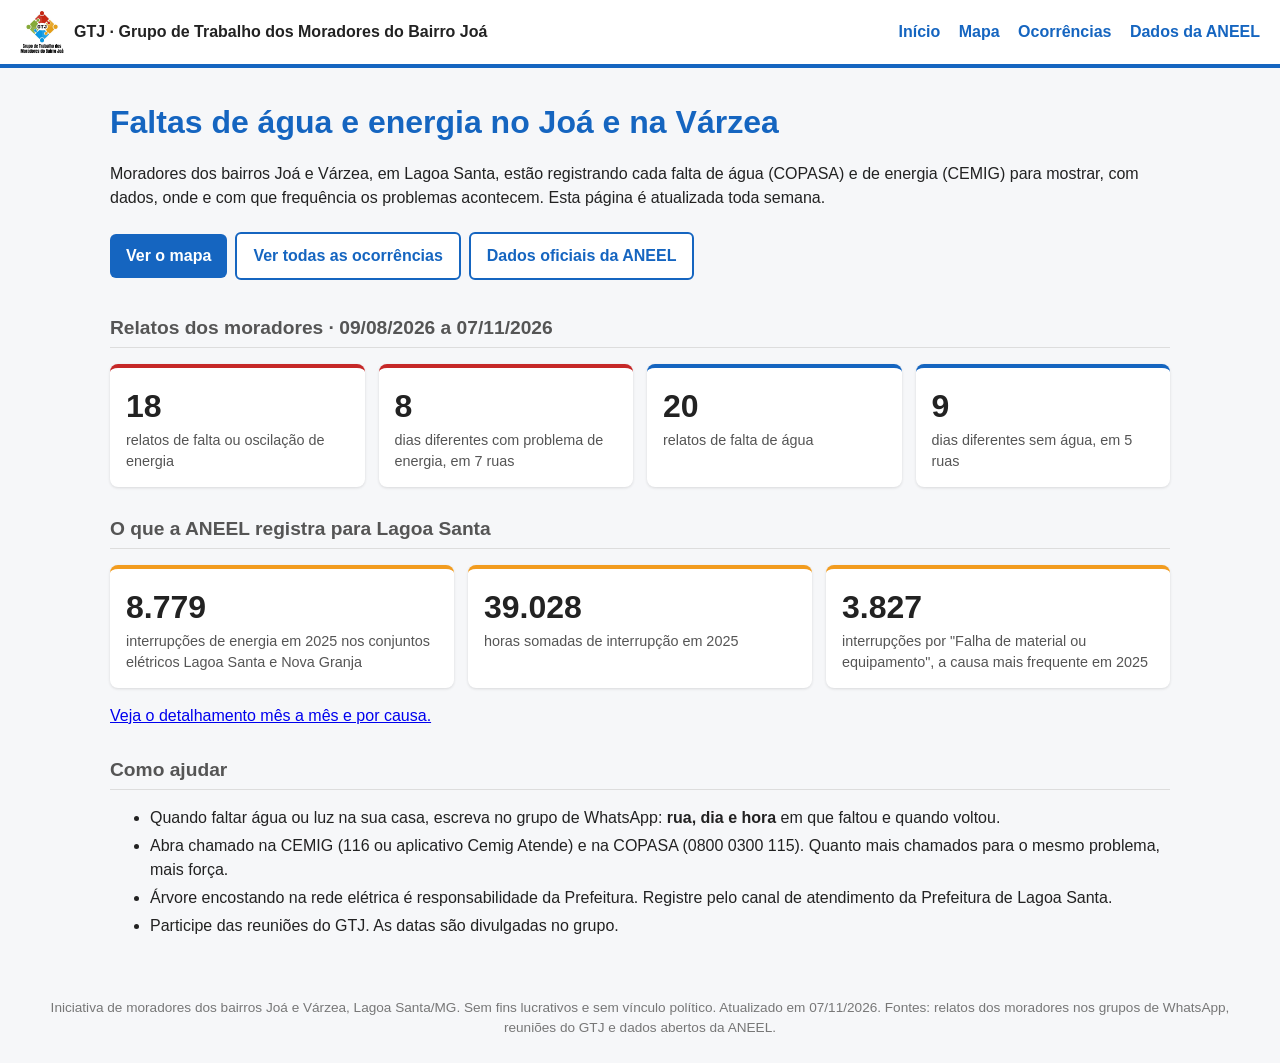
==== index.html @ 505e0bdc "Site do GTJ: mapa, ocorrências e dados da ANEEL Co-Authored-By: Claude Fable 5.1 <noreply@anthropic." ====
<!DOCTYPE html>
<html lang="pt-BR"><head><meta charset="utf-8"><meta name="viewport" content="width=device-width, initial-scale=1">
<title>Início · GTJ Joá</title><link rel="stylesheet" href="style.css"><link rel="icon" href="assets/logo.png"></head>
<body><header class="topo">
  <a class="marca" href="index.html"><img src="assets/logo.png" alt="GTJ"> <span>GTJ · Grupo de Trabalho dos Moradores do Bairro Joá</span></a>
  <nav>
    <a href="index.html">Início</a>
    <a href="mapa.html">Mapa</a>
    <a href="ocorrencias.html">Ocorrências</a>
    <a href="aneel.html">Dados da ANEEL</a>
  </nav>
</header><main>
<h1>Faltas de água e energia no Joá e na Várzea</h1>
<p>Moradores dos bairros Joá e Várzea, em Lagoa Santa, estão registrando cada falta de água (COPASA) e de energia (CEMIG)
para mostrar, com dados, onde e com que frequência os problemas acontecem. Esta página é atualizada toda semana.</p>
<div class="botoes"><a href="mapa.html">Ver o mapa</a><a class="sec" href="ocorrencias.html">Ver todas as ocorrências</a><a class="sec" href="aneel.html">Dados oficiais da ANEEL</a></div>

<h2>Relatos dos moradores · 09/08/2026 a 07/11/2026</h2>
<div class="cards">
  <div class="card energia"><div class="n">18</div><div class="t">relatos de falta ou oscilação de energia</div></div>
  <div class="card energia"><div class="n">8</div><div class="t">dias diferentes com problema de energia, em 7 ruas</div></div>
  <div class="card agua"><div class="n">20</div><div class="t">relatos de falta de água</div></div>
  <div class="card agua"><div class="n">9</div><div class="t">dias diferentes sem água, em 5 ruas</div></div>
</div>

<h2>O que a ANEEL registra para Lagoa Santa</h2>
<div class="cards">
  <div class="card aneel"><div class="n">8.779</div><div class="t">interrupções de energia em 2025 nos conjuntos elétricos Lagoa Santa e Nova Granja</div></div>
  <div class="card aneel"><div class="n">39.028</div><div class="t">horas somadas de interrupção em 2025</div></div>
  <div class="card aneel"><div class="n">3.827</div><div class="t">interrupções por "Falha de material ou equipamento", a causa mais frequente em 2025</div></div>
</div>
<p><a href="aneel.html">Veja o detalhamento mês a mês e por causa.</a></p>

<h2>Como ajudar</h2>
<ul class="lista">
  <li>Quando faltar água ou luz na sua casa, escreva no grupo de WhatsApp: <b>rua, dia e hora</b> em que faltou e quando voltou.</li>
  <li>Abra chamado na CEMIG (116 ou aplicativo Cemig Atende) e na COPASA (0800 0300 115). Quanto mais chamados para o mesmo problema, mais força.</li>
  <li>Árvore encostando na rede elétrica é responsabilidade da Prefeitura. Registre pelo canal de atendimento da Prefeitura de Lagoa Santa.</li>
  <li>Participe das reuniões do GTJ. As datas são divulgadas no grupo.</li>
</ul>
</main><footer class="rodape">
  Iniciativa de moradores dos bairros Joá e Várzea, Lagoa Santa/MG. Sem fins lucrativos e sem vínculo político.
  Atualizado em 07/11/2026. Fontes: relatos dos moradores nos grupos de WhatsApp, reuniões do GTJ e dados abertos da ANEEL.
</footer></body></html>
---- style.css ----
:root { --vermelho:#c62828; --azul:#1565c0; --verde:#7ab32e; --laranja:#f29c1f; --cinza:#555; --fundo:#f6f7f9; }
* { box-sizing: border-box; }
body { margin:0; font-family: Arial, Helvetica, sans-serif; color:#222; background: var(--fundo); line-height:1.5; }
.topo { background:#fff; border-bottom:4px solid var(--azul); padding:10px 20px; display:flex; flex-wrap:wrap; align-items:center; justify-content:space-between; gap:10px; }
.marca { display:flex; align-items:center; gap:10px; text-decoration:none; color:#222; font-weight:bold; }
.marca img { height:44px; }
nav a { margin-left:14px; text-decoration:none; color:var(--azul); font-weight:bold; }
nav a:hover { text-decoration:underline; }
main { max-width: 1100px; margin: 0 auto; padding: 20px; }
h1 { color: var(--azul); margin: 10px 0; }
h2 { color: var(--cinza); font-size: 1.2em; margin-top: 28px; border-bottom: 1px solid #ddd; padding-bottom: 4px; }
.cards { display:grid; grid-template-columns: repeat(auto-fit, minmax(200px,1fr)); gap:14px; margin:16px 0; }
.card { background:#fff; border-radius:8px; padding:14px 16px; box-shadow:0 1px 3px rgba(0,0,0,.12); border-top:4px solid var(--cinza); }
.card.energia { border-color: var(--vermelho); } .card.agua { border-color: var(--azul); } .card.aneel { border-color: var(--laranja); } .card.ok { border-color: var(--verde); }
.card .n { font-size: 2em; font-weight: bold; } .card .t { color: var(--cinza); font-size: .9em; }
.botoes a { display:inline-block; margin:6px 8px 6px 0; padding:10px 16px; background:var(--azul); color:#fff; border-radius:6px; text-decoration:none; font-weight:bold; }
.botoes a.sec { background:#fff; color:var(--azul); border:2px solid var(--azul); }
table { border-collapse: collapse; width: 100%; background:#fff; font-size:.92em; }
th, td { padding: 6px 8px; border-bottom: 1px solid #e5e5e5; text-align: left; vertical-align: top; }
th { background: #eef2f7; position: sticky; top: 0; }
tr.energia td:first-child { border-left: 4px solid var(--vermelho); } tr.agua td:first-child { border-left: 4px solid var(--azul); }
.filtros { margin: 10px 0; } .filtros button { margin-right: 6px; padding: 6px 12px; border: 1px solid #bbb; background: #fff; border-radius: 4px; cursor: pointer; }
.filtros button.ativo { background: var(--azul); color: #fff; border-color: var(--azul); }
.aviso { background:#fff8e1; border-left:4px solid var(--laranja); padding:10px 14px; border-radius:4px; margin:14px 0; font-size:.95em; }
.rodape { text-align:center; color:#777; font-size:.85em; padding:24px; }
.grafico { background:#fff; padding:14px; border-radius:8px; box-shadow:0 1px 3px rgba(0,0,0,.12); }
ul.lista li { margin: 4px 0; }
@media (max-width: 600px) { nav a { margin-left: 8px; } main { padding: 12px; } }
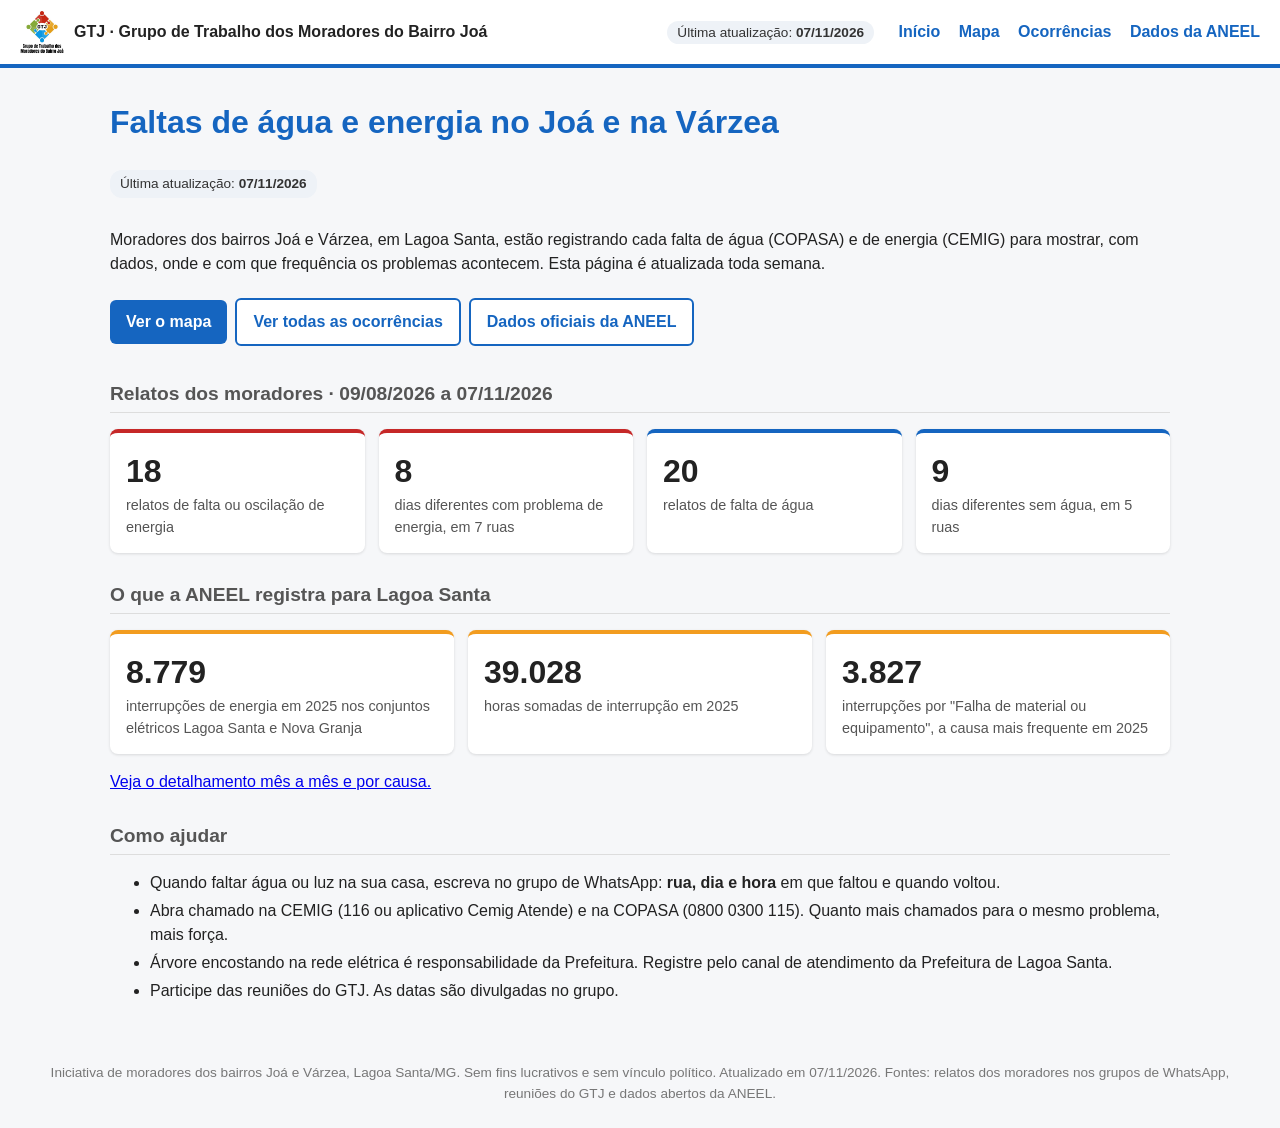
==== commit 6ee497e3: "Mostra a data da última atualização no topo de todas as páginas Co-Authored-By: Claude Fable 5.1 <no" ====
--- a/index.html
+++ b/index.html
@@ -4,6 +4,7 @@
 <body><header class="topo">
   <a class="marca" href="index.html"><img src="assets/logo.png" alt="GTJ"> <span>GTJ · Grupo de Trabalho dos Moradores do Bairro Joá</span></a>
   <nav>
+    <span class="atualizado">Última atualização: <b>07/11/2026</b></span>
     <a href="index.html">Início</a>
     <a href="mapa.html">Mapa</a>
     <a href="ocorrencias.html">Ocorrências</a>
@@ -11,6 +12,7 @@
   </nav>
 </header><main>
 <h1>Faltas de água e energia no Joá e na Várzea</h1>
+<p class="atualizado" style="display:inline-block">Última atualização: <b>07/11/2026</b></p>
 <p>Moradores dos bairros Joá e Várzea, em Lagoa Santa, estão registrando cada falta de água (COPASA) e de energia (CEMIG)
 para mostrar, com dados, onde e com que frequência os problemas acontecem. Esta página é atualizada toda semana.</p>
 <div class="botoes"><a href="mapa.html">Ver o mapa</a><a class="sec" href="ocorrencias.html">Ver todas as ocorrências</a><a class="sec" href="aneel.html">Dados oficiais da ANEEL</a></div>
--- a/style.css
+++ b/style.css
@@ -5,6 +5,7 @@
 .topo { background:#fff; border-bottom:4px solid var(--azul); padding:10px 20px; display:flex; flex-wrap:wrap; align-items:center; justify-content:space-between; gap:10px; }
 .marca { display:flex; align-items:center; gap:10px; text-decoration:none; color:#222; font-weight:bold; }
 .marca img { height:44px; }
+.atualizado { background:#eef2f7; color:#333; padding:4px 10px; border-radius:12px; font-size:.85em; margin-right:6px; }
 nav a { margin-left:14px; text-decoration:none; color:var(--azul); font-weight:bold; }
 nav a:hover { text-decoration:underline; }
 main { max-width: 1100px; margin: 0 auto; padding: 20px; }
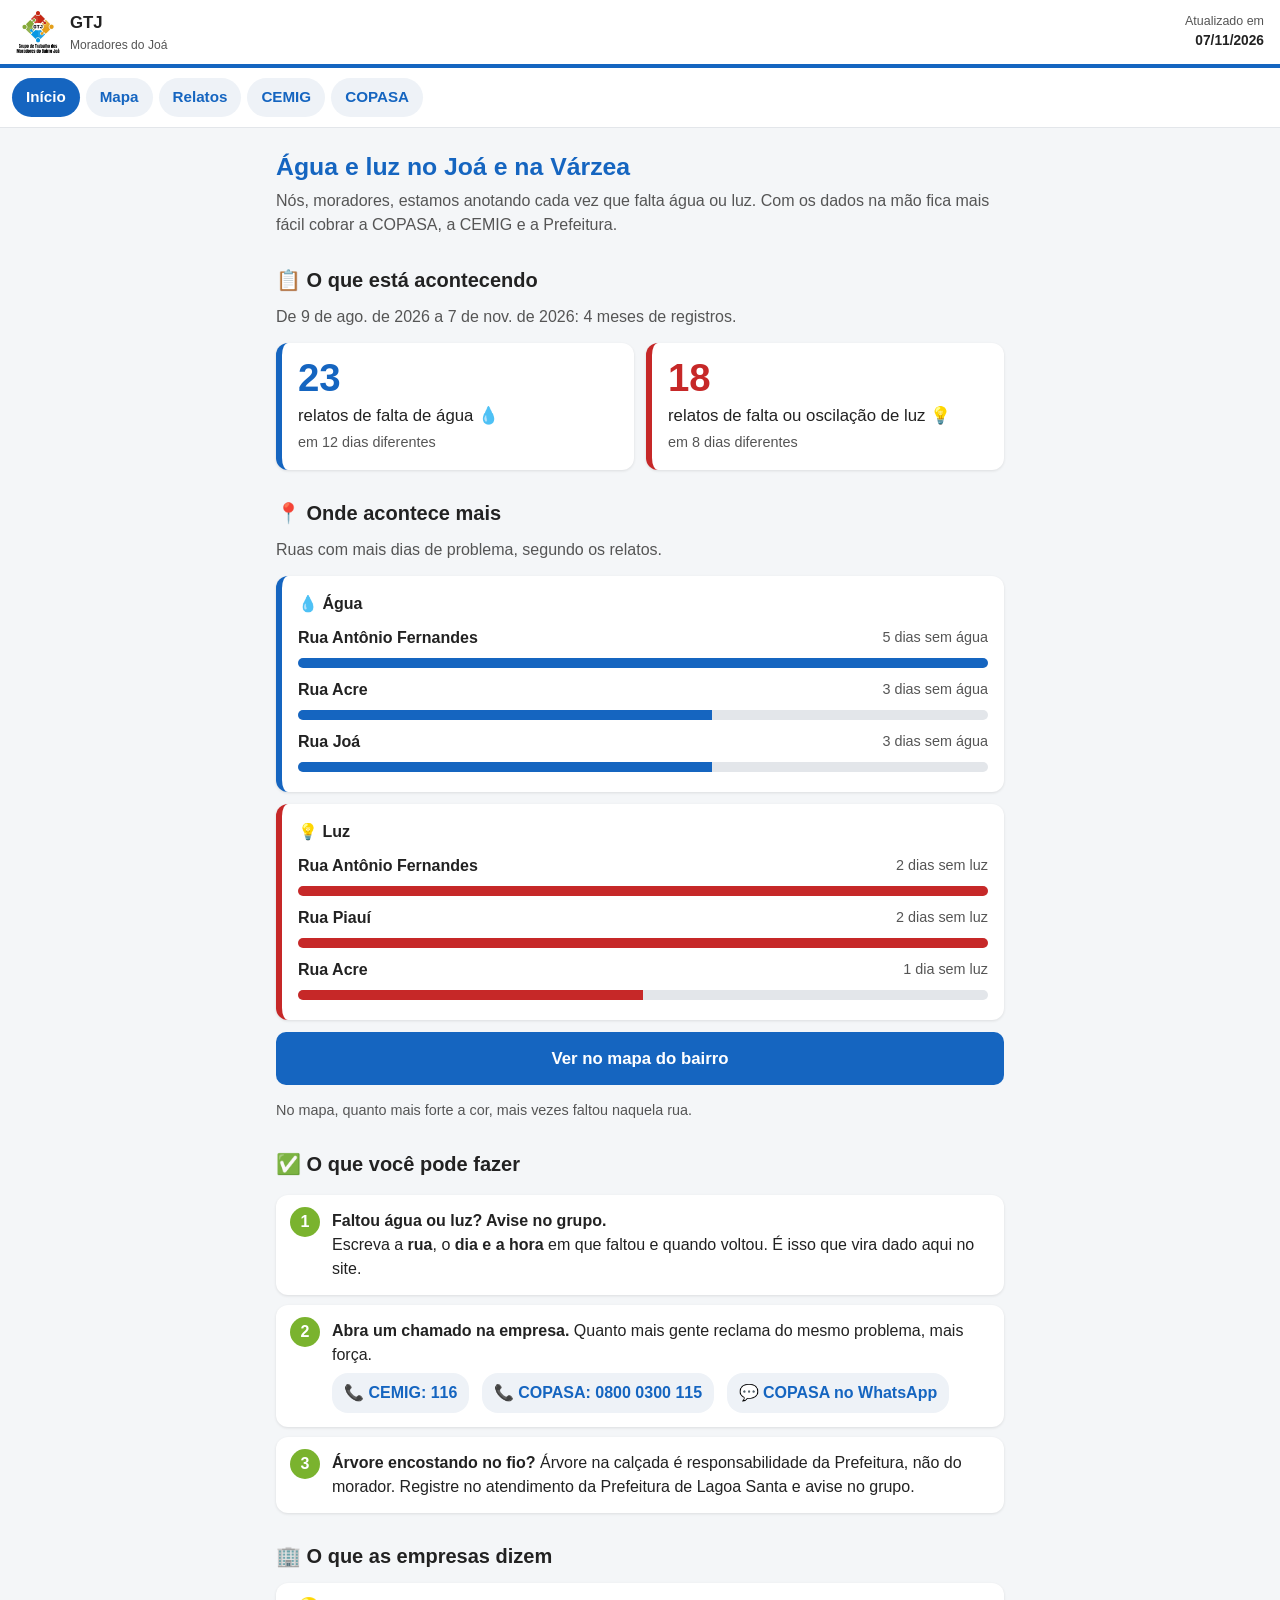
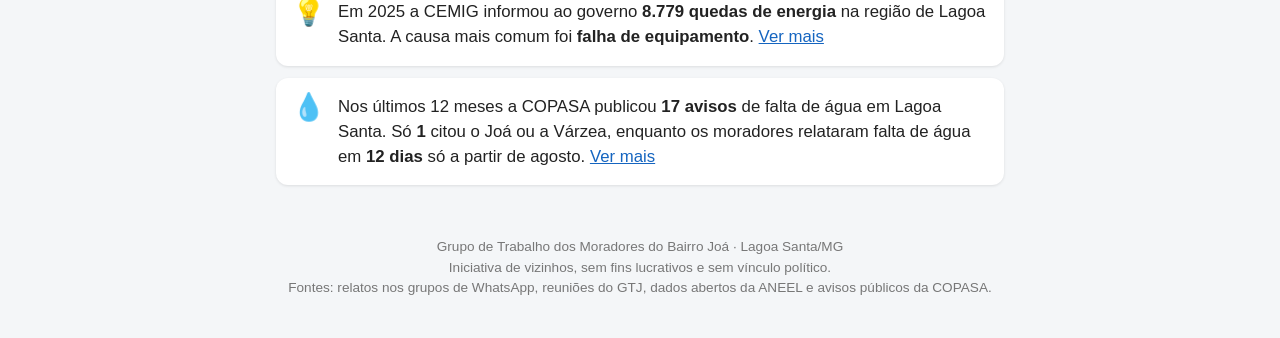
==== commit 03be77da: "Redesenha o site para celular: início em 3 blocos, linha do tempo, páginas CEMIG e COPASA Co-Authore" ====
--- a/index.html
+++ b/index.html
@@ -2,45 +2,40 @@
 <html lang="pt-BR"><head><meta charset="utf-8"><meta name="viewport" content="width=device-width, initial-scale=1">
 <title>Início · GTJ Joá</title><link rel="stylesheet" href="style.css"><link rel="icon" href="assets/logo.png"></head>
 <body><header class="topo">
-  <a class="marca" href="index.html"><img src="assets/logo.png" alt="GTJ"> <span>GTJ · Grupo de Trabalho dos Moradores do Bairro Joá</span></a>
-  <nav>
-    <span class="atualizado">Última atualização: <b>07/11/2026</b></span>
-    <a href="index.html">Início</a>
-    <a href="mapa.html">Mapa</a>
-    <a href="ocorrencias.html">Ocorrências</a>
-    <a href="aneel.html">Dados da ANEEL</a>
-  </nav>
-</header><main>
-<h1>Faltas de água e energia no Joá e na Várzea</h1>
-<p class="atualizado" style="display:inline-block">Última atualização: <b>07/11/2026</b></p>
-<p>Moradores dos bairros Joá e Várzea, em Lagoa Santa, estão registrando cada falta de água (COPASA) e de energia (CEMIG)
-para mostrar, com dados, onde e com que frequência os problemas acontecem. Esta página é atualizada toda semana.</p>
-<div class="botoes"><a href="mapa.html">Ver o mapa</a><a class="sec" href="ocorrencias.html">Ver todas as ocorrências</a><a class="sec" href="aneel.html">Dados oficiais da ANEEL</a></div>
+  <a class="marca" href="index.html"><img src="assets/logo.png" alt="GTJ"><span>GTJ<small>Moradores do Joá</small></span></a>
+  <div class="atualizado">Atualizado em<b>07/11/2026</b></div>
+</header>
+<nav class="menu"><a href="index.html" class="ativo">Início</a><a href="mapa.html" class="">Mapa</a><a href="ocorrencias.html" class="">Relatos</a><a href="cemig.html" class="">CEMIG</a><a href="copasa.html" class="">COPASA</a></nav><main>
+<h1>Água e luz no Joá e na Várzea</h1>
+<p class="sub">Nós, moradores, estamos anotando cada vez que falta água ou luz. Com os dados na mão fica mais fácil cobrar a COPASA, a CEMIG e a Prefeitura.</p>
 
-<h2>Relatos dos moradores · 09/08/2026 a 07/11/2026</h2>
-<div class="cards">
-  <div class="card energia"><div class="n">18</div><div class="t">relatos de falta ou oscilação de energia</div></div>
-  <div class="card energia"><div class="n">8</div><div class="t">dias diferentes com problema de energia, em 7 ruas</div></div>
-  <div class="card agua"><div class="n">20</div><div class="t">relatos de falta de água</div></div>
-  <div class="card agua"><div class="n">9</div><div class="t">dias diferentes sem água, em 5 ruas</div></div>
+<h2>📋 O que está acontecendo</h2>
+<p class="sub">De 9 de ago. de 2026 a 7 de nov. de 2026: 4 meses de registros.</p>
+<div class="duas">
+  <div class="card agua"><div class="n">23</div><div class="t">relatos de falta de água 💧</div><div class="d">em 12 dias diferentes</div></div>
+  <div class="card energia"><div class="n">18</div><div class="t">relatos de falta ou oscilação de luz 💡</div><div class="d">em 8 dias diferentes</div></div>
 </div>
 
-<h2>O que a ANEEL registra para Lagoa Santa</h2>
-<div class="cards">
-  <div class="card aneel"><div class="n">8.779</div><div class="t">interrupções de energia em 2025 nos conjuntos elétricos Lagoa Santa e Nova Granja</div></div>
-  <div class="card aneel"><div class="n">39.028</div><div class="t">horas somadas de interrupção em 2025</div></div>
-  <div class="card aneel"><div class="n">3.827</div><div class="t">interrupções por "Falha de material ou equipamento", a causa mais frequente em 2025</div></div>
-</div>
-<p><a href="aneel.html">Veja o detalhamento mês a mês e por causa.</a></p>
+<h2>📍 Onde acontece mais</h2>
+<p class="sub">Ruas com mais dias de problema, segundo os relatos.</p>
+<div class="card agua"><b>💧 Água</b><div class="agua"><div class="barra"><span class="nome">Rua Antônio Fernandes</span><span class="v">5 dias sem água</span><span class="faixa"><i style="width:100%"></i></span></div><div class="barra"><span class="nome">Rua Acre</span><span class="v">3 dias sem água</span><span class="faixa"><i style="width:60%"></i></span></div><div class="barra"><span class="nome">Rua Joá</span><span class="v">3 dias sem água</span><span class="faixa"><i style="width:60%"></i></span></div></div></div>
+<div class="card energia"><b>💡 Luz</b><div class="energia"><div class="barra"><span class="nome">Rua Antônio Fernandes</span><span class="v">2 dias sem luz</span><span class="faixa"><i style="width:100%"></i></span></div><div class="barra"><span class="nome">Rua Piauí</span><span class="v">2 dias sem luz</span><span class="faixa"><i style="width:100%"></i></span></div><div class="barra"><span class="nome">Rua Acre</span><span class="v">1 dia sem luz</span><span class="faixa"><i style="width:50%"></i></span></div></div></div>
+<a class="btn" href="mapa.html">Ver no mapa do bairro</a>
+<p class="nota">No mapa, quanto mais forte a cor, mais vezes faltou naquela rua.</p>
 
-<h2>Como ajudar</h2>
-<ul class="lista">
-  <li>Quando faltar água ou luz na sua casa, escreva no grupo de WhatsApp: <b>rua, dia e hora</b> em que faltou e quando voltou.</li>
-  <li>Abra chamado na CEMIG (116 ou aplicativo Cemig Atende) e na COPASA (0800 0300 115). Quanto mais chamados para o mesmo problema, mais força.</li>
-  <li>Árvore encostando na rede elétrica é responsabilidade da Prefeitura. Registre pelo canal de atendimento da Prefeitura de Lagoa Santa.</li>
-  <li>Participe das reuniões do GTJ. As datas são divulgadas no grupo.</li>
-</ul>
+<h2>✅ O que você pode fazer</h2>
+<ol class="passos">
+  <li><b>Faltou água ou luz? Avise no grupo.</b><br>Escreva a <b>rua</b>, o <b>dia e a hora</b> em que faltou e quando voltou. É isso que vira dado aqui no site.</li>
+  <li><b>Abra um chamado na empresa.</b> Quanto mais gente reclama do mesmo problema, mais força.<br>
+    <a class="tel" href="tel:116">📞 CEMIG: 116</a> <a class="tel" href="tel:08000300115">📞 COPASA: 0800 0300 115</a> <a class="tel" href="https://wa.me/5531997707000">💬 COPASA no WhatsApp</a></li>
+  <li><b>Árvore encostando no fio?</b> Árvore na calçada é responsabilidade da Prefeitura, não do morador. Registre no atendimento da Prefeitura de Lagoa Santa e avise no grupo.</li>
+</ol>
+
+<h2>🏢 O que as empresas dizem</h2>
+<div class="fato"><span class="ic">💡</span><div>Em 2025 a CEMIG informou ao governo <b>8.779 quedas de energia</b> na região de Lagoa Santa. A causa mais comum foi <b>falha de equipamento</b>. <a href="cemig.html">Ver mais</a></div></div>
+<div class="fato"><span class="ic">💧</span><div>Nos últimos 12 meses a COPASA publicou <b>17 avisos</b> de falta de água em Lagoa Santa. Só <b>1</b> citou o Joá ou a Várzea, enquanto os moradores relataram falta de água em <b>12 dias</b> só a partir de agosto. <a href="copasa.html">Ver mais</a></div></div>
 </main><footer class="rodape">
-  Iniciativa de moradores dos bairros Joá e Várzea, Lagoa Santa/MG. Sem fins lucrativos e sem vínculo político.
-  Atualizado em 07/11/2026. Fontes: relatos dos moradores nos grupos de WhatsApp, reuniões do GTJ e dados abertos da ANEEL.
+  Grupo de Trabalho dos Moradores do Bairro Joá · Lagoa Santa/MG<br>
+  Iniciativa de vizinhos, sem fins lucrativos e sem vínculo político.<br>
+  Fontes: relatos nos grupos de WhatsApp, reuniões do GTJ, dados abertos da ANEEL e avisos públicos da COPASA.
 </footer></body></html>
--- a/style.css
+++ b/style.css
@@ -1,30 +1,52 @@
 
-:root { --vermelho:#c62828; --azul:#1565c0; --verde:#7ab32e; --laranja:#f29c1f; --cinza:#555; --fundo:#f6f7f9; }
+:root { --vermelho:#c62828; --azul:#1565c0; --verde:#7ab32e; --laranja:#f29c1f; --cinza:#555; --fundo:#f4f6f8; }
 * { box-sizing: border-box; }
-body { margin:0; font-family: Arial, Helvetica, sans-serif; color:#222; background: var(--fundo); line-height:1.5; }
-.topo { background:#fff; border-bottom:4px solid var(--azul); padding:10px 20px; display:flex; flex-wrap:wrap; align-items:center; justify-content:space-between; gap:10px; }
-.marca { display:flex; align-items:center; gap:10px; text-decoration:none; color:#222; font-weight:bold; }
+html { -webkit-text-size-adjust: 100%; }
+body { margin:0; font-family: -apple-system, "Segoe UI", Roboto, Arial, sans-serif; color:#222; background:var(--fundo); line-height:1.5; font-size:17px; }
+a { color: var(--azul); }
+.topo { background:#fff; border-bottom:4px solid var(--azul); padding:10px 16px; display:flex; align-items:center; justify-content:space-between; gap:10px; position:sticky; top:0; z-index:10; }
+.marca { display:flex; align-items:center; gap:10px; text-decoration:none; color:#222; font-weight:bold; font-size:1.05em; }
 .marca img { height:44px; }
-.atualizado { background:#eef2f7; color:#333; padding:4px 10px; border-radius:12px; font-size:.85em; margin-right:6px; }
-nav a { margin-left:14px; text-decoration:none; color:var(--azul); font-weight:bold; }
-nav a:hover { text-decoration:underline; }
-main { max-width: 1100px; margin: 0 auto; padding: 20px; }
-h1 { color: var(--azul); margin: 10px 0; }
-h2 { color: var(--cinza); font-size: 1.2em; margin-top: 28px; border-bottom: 1px solid #ddd; padding-bottom: 4px; }
-.cards { display:grid; grid-template-columns: repeat(auto-fit, minmax(200px,1fr)); gap:14px; margin:16px 0; }
-.card { background:#fff; border-radius:8px; padding:14px 16px; box-shadow:0 1px 3px rgba(0,0,0,.12); border-top:4px solid var(--cinza); }
-.card.energia { border-color: var(--vermelho); } .card.agua { border-color: var(--azul); } .card.aneel { border-color: var(--laranja); } .card.ok { border-color: var(--verde); }
-.card .n { font-size: 2em; font-weight: bold; } .card .t { color: var(--cinza); font-size: .9em; }
-.botoes a { display:inline-block; margin:6px 8px 6px 0; padding:10px 16px; background:var(--azul); color:#fff; border-radius:6px; text-decoration:none; font-weight:bold; }
-.botoes a.sec { background:#fff; color:var(--azul); border:2px solid var(--azul); }
-table { border-collapse: collapse; width: 100%; background:#fff; font-size:.92em; }
-th, td { padding: 6px 8px; border-bottom: 1px solid #e5e5e5; text-align: left; vertical-align: top; }
-th { background: #eef2f7; position: sticky; top: 0; }
-tr.energia td:first-child { border-left: 4px solid var(--vermelho); } tr.agua td:first-child { border-left: 4px solid var(--azul); }
-.filtros { margin: 10px 0; } .filtros button { margin-right: 6px; padding: 6px 12px; border: 1px solid #bbb; background: #fff; border-radius: 4px; cursor: pointer; }
-.filtros button.ativo { background: var(--azul); color: #fff; border-color: var(--azul); }
-.aviso { background:#fff8e1; border-left:4px solid var(--laranja); padding:10px 14px; border-radius:4px; margin:14px 0; font-size:.95em; }
-.rodape { text-align:center; color:#777; font-size:.85em; padding:24px; }
-.grafico { background:#fff; padding:14px; border-radius:8px; box-shadow:0 1px 3px rgba(0,0,0,.12); }
-ul.lista li { margin: 4px 0; }
-@media (max-width: 600px) { nav a { margin-left: 8px; } main { padding: 12px; } }
+.marca small { display:block; font-weight:normal; font-size:.72em; color:var(--cinza); }
+.atualizado { font-size:.78em; color:var(--cinza); text-align:right; white-space:nowrap; }
+.atualizado b { display:block; color:#222; font-size:1.1em; }
+nav.menu { display:flex; gap:6px; padding:10px 12px; overflow-x:auto; background:#fff; border-bottom:1px solid #e3e6ea; }
+nav.menu a { flex:0 0 auto; text-decoration:none; color:var(--azul); font-weight:bold; padding:8px 14px; border-radius:20px; background:#eef2f7; font-size:.95em; }
+nav.menu a.ativo { background:var(--azul); color:#fff; }
+main { max-width: 760px; margin: 0 auto; padding: 16px; }
+h1 { color: var(--azul); font-size:1.55em; line-height:1.25; margin: 8px 0 6px; }
+h2 { color: #222; font-size: 1.25em; margin: 28px 0 10px; }
+h3 { font-size: 1.05em; margin: 18px 0 6px; }
+.sub { color: var(--cinza); margin: 0 0 14px; font-size: 1em; }
+.card { background:#fff; border-radius:12px; padding:16px; box-shadow:0 1px 3px rgba(0,0,0,.1); margin:12px 0; border-left:6px solid var(--cinza); }
+.card.agua { border-color: var(--azul); } .card.energia { border-color: var(--vermelho); }
+.card .n { font-size: 2.4em; font-weight: 800; line-height:1; } .card.agua .n { color: var(--azul); } .card.energia .n { color: var(--vermelho); }
+.card .t { font-size: 1.05em; margin-top: 6px; } .card .d { color: var(--cinza); font-size: .9em; margin-top: 4px; }
+.fato { background:#fff; border-radius:12px; padding:16px; box-shadow:0 1px 3px rgba(0,0,0,.1); margin:12px 0; font-size:1.05em; display:flex; gap:12px; align-items:flex-start; }
+.fato .ic { font-size:1.6em; line-height:1; }
+.btn { display:block; text-align:center; padding:14px 18px; background:var(--azul); color:#fff; border-radius:10px; text-decoration:none; font-weight:bold; font-size:1.05em; margin:10px 0; }
+.barra { display:grid; grid-template-columns: 1fr auto; gap:8px; align-items:center; margin:10px 0 4px; }
+.barra .nome { font-weight:bold; } .barra .faixa { grid-column: 1 / -1; height:10px; border-radius:5px; background:#e3e6ea; overflow:hidden; }
+.barra .faixa i { display:block; height:100%; } .agua .faixa i { background: var(--azul); } .energia .faixa i { background: var(--vermelho); }
+.barra .v { color: var(--cinza); font-size:.9em; white-space:nowrap; }
+.passos { counter-reset: p; padding:0; list-style:none; } .passos li { background:#fff; border-radius:12px; padding:14px 14px 14px 56px; margin:10px 0; position:relative; box-shadow:0 1px 3px rgba(0,0,0,.1); }
+.passos li::before { counter-increment:p; content: counter(p); position:absolute; left:14px; top:12px; width:30px; height:30px; border-radius:50%; background:var(--verde); color:#fff; font-weight:bold; display:flex; align-items:center; justify-content:center; }
+.passos a.tel { display:inline-block; margin:6px 8px 0 0; padding:8px 12px; background:#eef2f7; border-radius:16px; text-decoration:none; font-weight:bold; }
+.dia { margin: 22px 0 8px; font-weight: bold; color: var(--cinza); border-bottom: 2px solid #dde2e8; padding-bottom: 4px; }
+.ev { background:#fff; border-radius:10px; padding:12px 12px 12px 52px; margin:8px 0; position:relative; box-shadow:0 1px 3px rgba(0,0,0,.08); }
+.ev .ic { position:absolute; left:12px; top:12px; font-size:1.6em; line-height:1; }
+.ev .r { font-weight:bold; } .ev .m { color: var(--cinza); font-size:.9em; } .ev .q { margin-top:4px; font-size:.95em; color:#333; }
+.ev.agua { border-left:5px solid var(--azul); } .ev.energia { border-left:5px solid var(--vermelho); }
+.filtros { display:flex; gap:8px; margin:12px 0; flex-wrap:wrap; } .filtros button { padding:10px 16px; border:2px solid var(--azul); background:#fff; color:var(--azul); border-radius:20px; font-weight:bold; font-size:1em; cursor:pointer; }
+.filtros button.ativo { background:var(--azul); color:#fff; }
+details { background:#fff; border-radius:12px; padding:12px 16px; margin:14px 0; box-shadow:0 1px 3px rgba(0,0,0,.1); }
+summary { cursor:pointer; font-weight:bold; color:var(--azul); font-size:1.05em; }
+table { border-collapse: collapse; width: 100%; font-size:.9em; margin-top:10px; }
+th, td { padding: 6px; border-bottom: 1px solid #e5e5e5; text-align: left; vertical-align: top; }
+th { background: #eef2f7; }
+.tabela-rolavel { overflow-x:auto; }
+.grafico { background:#fff; padding:12px; border-radius:12px; box-shadow:0 1px 3px rgba(0,0,0,.1); }
+.rodape { text-align:center; color:#777; font-size:.85em; padding:24px 16px 40px; }
+.nota { font-size:.9em; color:var(--cinza); }
+ul.lista { padding-left: 20px; } ul.lista li { margin: 8px 0; }
+@media (min-width: 700px) { body { font-size: 16px; } .duas { display:grid; grid-template-columns:1fr 1fr; gap:12px; } .duas .card { margin:0; } }
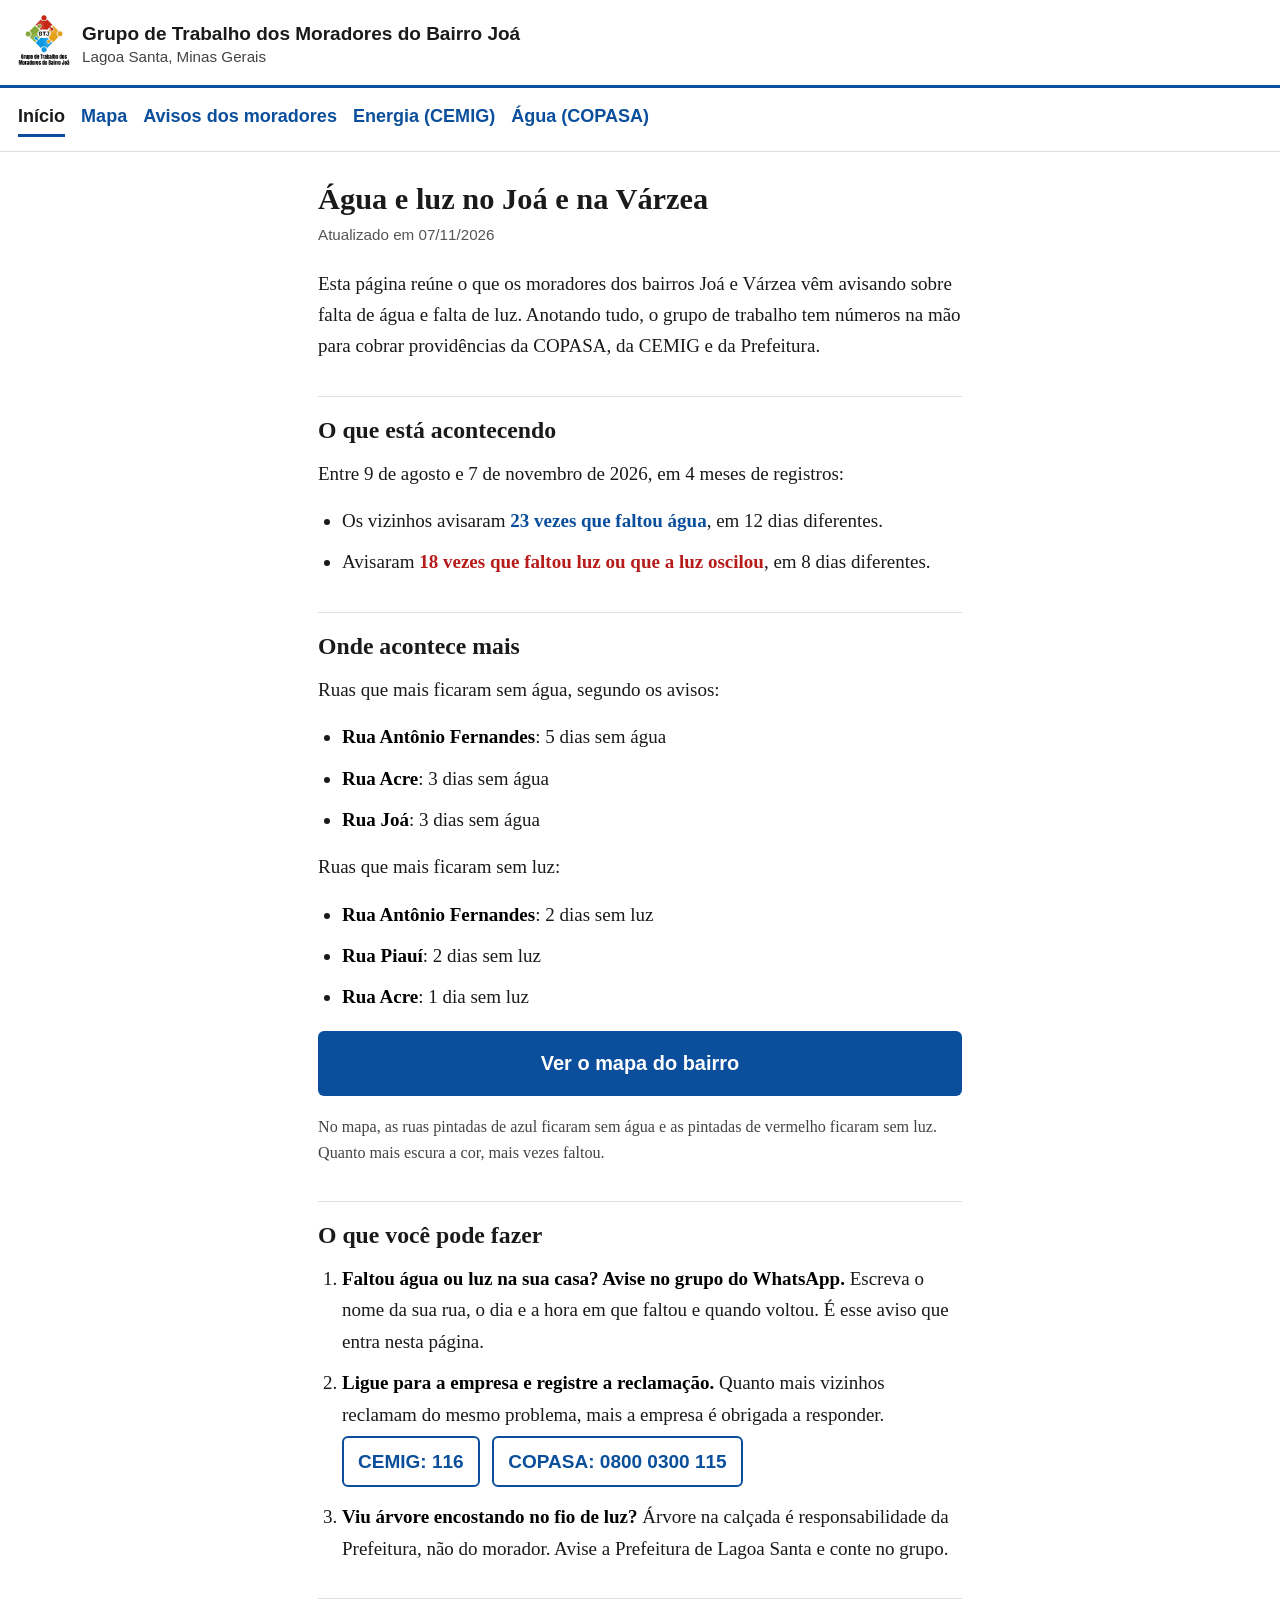
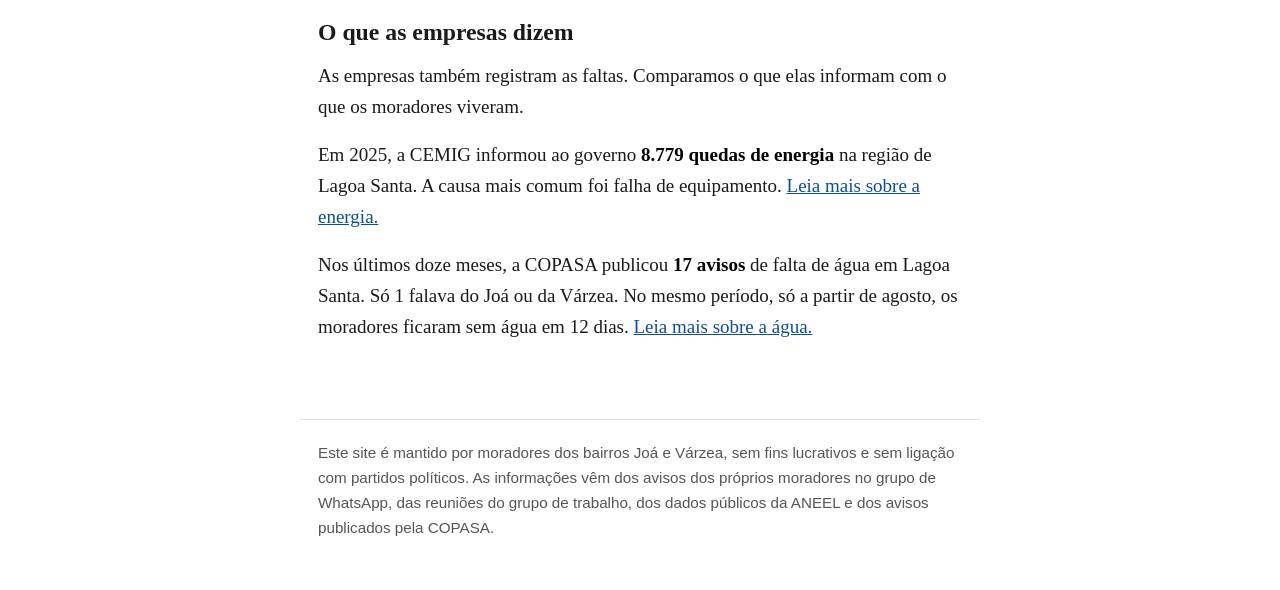
==== commit 41db127e: "Reescreve o site em estilo de boletim, sem caixas e com letra maior Co-Authored-By: Claude Fable 5.1" ====
--- a/index.html
+++ b/index.html
@@ -1,41 +1,40 @@
 <!DOCTYPE html>
 <html lang="pt-BR"><head><meta charset="utf-8"><meta name="viewport" content="width=device-width, initial-scale=1">
 <title>Início · GTJ Joá</title><link rel="stylesheet" href="style.css"><link rel="icon" href="assets/logo.png"></head>
-<body><header class="topo">
-  <a class="marca" href="index.html"><img src="assets/logo.png" alt="GTJ"><span>GTJ<small>Moradores do Joá</small></span></a>
-  <div class="atualizado">Atualizado em<b>07/11/2026</b></div>
-</header>
-<nav class="menu"><a href="index.html" class="ativo">Início</a><a href="mapa.html" class="">Mapa</a><a href="ocorrencias.html" class="">Relatos</a><a href="cemig.html" class="">CEMIG</a><a href="copasa.html" class="">COPASA</a></nav><main>
-<h1>Água e luz no Joá e na Várzea</h1>
-<p class="sub">Nós, moradores, estamos anotando cada vez que falta água ou luz. Com os dados na mão fica mais fácil cobrar a COPASA, a CEMIG e a Prefeitura.</p>
+<body><header class="topo"><a href="index.html"><img src="assets/logo.png" alt="Logotipo do GTJ"></a>
+<div class="nome">Grupo de Trabalho dos Moradores do Bairro Joá<small>Lagoa Santa, Minas Gerais</small></div></header>
+<nav class="menu"><a href="index.html" class="ativo">Início</a><a href="mapa.html" class="">Mapa</a><a href="ocorrencias.html" class="">Avisos dos moradores</a><a href="cemig.html" class="">Energia (CEMIG)</a><a href="copasa.html" class="">Água (COPASA)</a></nav><main><h1>Água e luz no Joá e na Várzea</h1><p class="data">Atualizado em 07/11/2026</p>
+<p>Esta página reúne o que os moradores dos bairros Joá e Várzea vêm avisando sobre falta de água e falta de luz.
+Anotando tudo, o grupo de trabalho tem números na mão para cobrar providências da COPASA, da CEMIG e da Prefeitura.</p>
 
-<h2>📋 O que está acontecendo</h2>
-<p class="sub">De 9 de ago. de 2026 a 7 de nov. de 2026: 4 meses de registros.</p>
-<div class="duas">
-  <div class="card agua"><div class="n">23</div><div class="t">relatos de falta de água 💧</div><div class="d">em 12 dias diferentes</div></div>
-  <div class="card energia"><div class="n">18</div><div class="t">relatos de falta ou oscilação de luz 💡</div><div class="d">em 8 dias diferentes</div></div>
-</div>
+<h2>O que está acontecendo</h2>
+<p>Entre 9 de agosto e 7 de novembro de 2026, em 4 meses de registros:</p>
+<ul>
+<li>Os vizinhos avisaram <strong class="agua">23 vezes que faltou água</strong>, em 12 dias diferentes.</li>
+<li>Avisaram <strong class="luz">18 vezes que faltou luz ou que a luz oscilou</strong>, em 8 dias diferentes.</li>
+</ul>
 
-<h2>📍 Onde acontece mais</h2>
-<p class="sub">Ruas com mais dias de problema, segundo os relatos.</p>
-<div class="card agua"><b>💧 Água</b><div class="agua"><div class="barra"><span class="nome">Rua Antônio Fernandes</span><span class="v">5 dias sem água</span><span class="faixa"><i style="width:100%"></i></span></div><div class="barra"><span class="nome">Rua Acre</span><span class="v">3 dias sem água</span><span class="faixa"><i style="width:60%"></i></span></div><div class="barra"><span class="nome">Rua Joá</span><span class="v">3 dias sem água</span><span class="faixa"><i style="width:60%"></i></span></div></div></div>
-<div class="card energia"><b>💡 Luz</b><div class="energia"><div class="barra"><span class="nome">Rua Antônio Fernandes</span><span class="v">2 dias sem luz</span><span class="faixa"><i style="width:100%"></i></span></div><div class="barra"><span class="nome">Rua Piauí</span><span class="v">2 dias sem luz</span><span class="faixa"><i style="width:100%"></i></span></div><div class="barra"><span class="nome">Rua Acre</span><span class="v">1 dia sem luz</span><span class="faixa"><i style="width:50%"></i></span></div></div></div>
-<a class="btn" href="mapa.html">Ver no mapa do bairro</a>
-<p class="nota">No mapa, quanto mais forte a cor, mais vezes faltou naquela rua.</p>
+<h2>Onde acontece mais</h2>
+<p>Ruas que mais ficaram sem água, segundo os avisos:</p>
+<ul><li><strong>Rua Antônio Fernandes</strong>: 5 dias sem água</li><li><strong>Rua Acre</strong>: 3 dias sem água</li><li><strong>Rua Joá</strong>: 3 dias sem água</li></ul>
+<p>Ruas que mais ficaram sem luz:</p>
+<ul><li><strong>Rua Antônio Fernandes</strong>: 2 dias sem luz</li><li><strong>Rua Piauí</strong>: 2 dias sem luz</li><li><strong>Rua Acre</strong>: 1 dia sem luz</li></ul>
+<a class="botao" href="mapa.html">Ver o mapa do bairro</a>
+<p class="nota">No mapa, as ruas pintadas de azul ficaram sem água e as pintadas de vermelho ficaram sem luz. Quanto mais escura a cor, mais vezes faltou.</p>
 
-<h2>✅ O que você pode fazer</h2>
-<ol class="passos">
-  <li><b>Faltou água ou luz? Avise no grupo.</b><br>Escreva a <b>rua</b>, o <b>dia e a hora</b> em que faltou e quando voltou. É isso que vira dado aqui no site.</li>
-  <li><b>Abra um chamado na empresa.</b> Quanto mais gente reclama do mesmo problema, mais força.<br>
-    <a class="tel" href="tel:116">📞 CEMIG: 116</a> <a class="tel" href="tel:08000300115">📞 COPASA: 0800 0300 115</a> <a class="tel" href="https://wa.me/5531997707000">💬 COPASA no WhatsApp</a></li>
-  <li><b>Árvore encostando no fio?</b> Árvore na calçada é responsabilidade da Prefeitura, não do morador. Registre no atendimento da Prefeitura de Lagoa Santa e avise no grupo.</li>
+<h2>O que você pode fazer</h2>
+<ol>
+<li><strong>Faltou água ou luz na sua casa? Avise no grupo do WhatsApp.</strong> Escreva o nome da sua rua, o dia e a hora em que faltou e quando voltou. É esse aviso que entra nesta página.</li>
+<li><strong>Ligue para a empresa e registre a reclamação.</strong> Quanto mais vizinhos reclamam do mesmo problema, mais a empresa é obrigada a responder.<br>
+<a class="telefone" href="tel:116">CEMIG: 116</a> <a class="telefone" href="tel:08000300115">COPASA: 0800 0300 115</a></li>
+<li><strong>Viu árvore encostando no fio de luz?</strong> Árvore na calçada é responsabilidade da Prefeitura, não do morador. Avise a Prefeitura de Lagoa Santa e conte no grupo.</li>
 </ol>
 
-<h2>🏢 O que as empresas dizem</h2>
-<div class="fato"><span class="ic">💡</span><div>Em 2025 a CEMIG informou ao governo <b>8.779 quedas de energia</b> na região de Lagoa Santa. A causa mais comum foi <b>falha de equipamento</b>. <a href="cemig.html">Ver mais</a></div></div>
-<div class="fato"><span class="ic">💧</span><div>Nos últimos 12 meses a COPASA publicou <b>17 avisos</b> de falta de água em Lagoa Santa. Só <b>1</b> citou o Joá ou a Várzea, enquanto os moradores relataram falta de água em <b>12 dias</b> só a partir de agosto. <a href="copasa.html">Ver mais</a></div></div>
-</main><footer class="rodape">
-  Grupo de Trabalho dos Moradores do Bairro Joá · Lagoa Santa/MG<br>
-  Iniciativa de vizinhos, sem fins lucrativos e sem vínculo político.<br>
-  Fontes: relatos nos grupos de WhatsApp, reuniões do GTJ, dados abertos da ANEEL e avisos públicos da COPASA.
-</footer></body></html>+<h2>O que as empresas dizem</h2>
+<p>As empresas também registram as faltas. Comparamos o que elas informam com o que os moradores viveram.</p>
+<p>Em 2025, a CEMIG informou ao governo <strong>8.779 quedas de energia</strong> na região de Lagoa Santa. A causa mais comum foi falha de equipamento.
+<a href="cemig.html">Leia mais sobre a energia.</a></p>
+<p>Nos últimos doze meses, a COPASA publicou <strong>17 avisos</strong> de falta de água em Lagoa Santa. Só 1 falava do Joá ou da Várzea.
+No mesmo período, só a partir de agosto, os moradores ficaram sem água em 12 dias. <a href="copasa.html">Leia mais sobre a água.</a></p>
+</main><footer class="rodape">Este site é mantido por moradores dos bairros Joá e Várzea, sem fins lucrativos e sem ligação com partidos políticos.
+As informações vêm dos avisos dos próprios moradores no grupo de WhatsApp, das reuniões do grupo de trabalho, dos dados públicos da ANEEL e dos avisos publicados pela COPASA.</footer></body></html>
--- a/style.css
+++ b/style.css
@@ -1,52 +1,39 @@
 
-:root { --vermelho:#c62828; --azul:#1565c0; --verde:#7ab32e; --laranja:#f29c1f; --cinza:#555; --fundo:#f4f6f8; }
 * { box-sizing: border-box; }
 html { -webkit-text-size-adjust: 100%; }
-body { margin:0; font-family: -apple-system, "Segoe UI", Roboto, Arial, sans-serif; color:#222; background:var(--fundo); line-height:1.5; font-size:17px; }
-a { color: var(--azul); }
-.topo { background:#fff; border-bottom:4px solid var(--azul); padding:10px 16px; display:flex; align-items:center; justify-content:space-between; gap:10px; position:sticky; top:0; z-index:10; }
-.marca { display:flex; align-items:center; gap:10px; text-decoration:none; color:#222; font-weight:bold; font-size:1.05em; }
-.marca img { height:44px; }
-.marca small { display:block; font-weight:normal; font-size:.72em; color:var(--cinza); }
-.atualizado { font-size:.78em; color:var(--cinza); text-align:right; white-space:nowrap; }
-.atualizado b { display:block; color:#222; font-size:1.1em; }
-nav.menu { display:flex; gap:6px; padding:10px 12px; overflow-x:auto; background:#fff; border-bottom:1px solid #e3e6ea; }
-nav.menu a { flex:0 0 auto; text-decoration:none; color:var(--azul); font-weight:bold; padding:8px 14px; border-radius:20px; background:#eef2f7; font-size:.95em; }
-nav.menu a.ativo { background:var(--azul); color:#fff; }
-main { max-width: 760px; margin: 0 auto; padding: 16px; }
-h1 { color: var(--azul); font-size:1.55em; line-height:1.25; margin: 8px 0 6px; }
-h2 { color: #222; font-size: 1.25em; margin: 28px 0 10px; }
-h3 { font-size: 1.05em; margin: 18px 0 6px; }
-.sub { color: var(--cinza); margin: 0 0 14px; font-size: 1em; }
-.card { background:#fff; border-radius:12px; padding:16px; box-shadow:0 1px 3px rgba(0,0,0,.1); margin:12px 0; border-left:6px solid var(--cinza); }
-.card.agua { border-color: var(--azul); } .card.energia { border-color: var(--vermelho); }
-.card .n { font-size: 2.4em; font-weight: 800; line-height:1; } .card.agua .n { color: var(--azul); } .card.energia .n { color: var(--vermelho); }
-.card .t { font-size: 1.05em; margin-top: 6px; } .card .d { color: var(--cinza); font-size: .9em; margin-top: 4px; }
-.fato { background:#fff; border-radius:12px; padding:16px; box-shadow:0 1px 3px rgba(0,0,0,.1); margin:12px 0; font-size:1.05em; display:flex; gap:12px; align-items:flex-start; }
-.fato .ic { font-size:1.6em; line-height:1; }
-.btn { display:block; text-align:center; padding:14px 18px; background:var(--azul); color:#fff; border-radius:10px; text-decoration:none; font-weight:bold; font-size:1.05em; margin:10px 0; }
-.barra { display:grid; grid-template-columns: 1fr auto; gap:8px; align-items:center; margin:10px 0 4px; }
-.barra .nome { font-weight:bold; } .barra .faixa { grid-column: 1 / -1; height:10px; border-radius:5px; background:#e3e6ea; overflow:hidden; }
-.barra .faixa i { display:block; height:100%; } .agua .faixa i { background: var(--azul); } .energia .faixa i { background: var(--vermelho); }
-.barra .v { color: var(--cinza); font-size:.9em; white-space:nowrap; }
-.passos { counter-reset: p; padding:0; list-style:none; } .passos li { background:#fff; border-radius:12px; padding:14px 14px 14px 56px; margin:10px 0; position:relative; box-shadow:0 1px 3px rgba(0,0,0,.1); }
-.passos li::before { counter-increment:p; content: counter(p); position:absolute; left:14px; top:12px; width:30px; height:30px; border-radius:50%; background:var(--verde); color:#fff; font-weight:bold; display:flex; align-items:center; justify-content:center; }
-.passos a.tel { display:inline-block; margin:6px 8px 0 0; padding:8px 12px; background:#eef2f7; border-radius:16px; text-decoration:none; font-weight:bold; }
-.dia { margin: 22px 0 8px; font-weight: bold; color: var(--cinza); border-bottom: 2px solid #dde2e8; padding-bottom: 4px; }
-.ev { background:#fff; border-radius:10px; padding:12px 12px 12px 52px; margin:8px 0; position:relative; box-shadow:0 1px 3px rgba(0,0,0,.08); }
-.ev .ic { position:absolute; left:12px; top:12px; font-size:1.6em; line-height:1; }
-.ev .r { font-weight:bold; } .ev .m { color: var(--cinza); font-size:.9em; } .ev .q { margin-top:4px; font-size:.95em; color:#333; }
-.ev.agua { border-left:5px solid var(--azul); } .ev.energia { border-left:5px solid var(--vermelho); }
-.filtros { display:flex; gap:8px; margin:12px 0; flex-wrap:wrap; } .filtros button { padding:10px 16px; border:2px solid var(--azul); background:#fff; color:var(--azul); border-radius:20px; font-weight:bold; font-size:1em; cursor:pointer; }
-.filtros button.ativo { background:var(--azul); color:#fff; }
-details { background:#fff; border-radius:12px; padding:12px 16px; margin:14px 0; box-shadow:0 1px 3px rgba(0,0,0,.1); }
-summary { cursor:pointer; font-weight:bold; color:var(--azul); font-size:1.05em; }
-table { border-collapse: collapse; width: 100%; font-size:.9em; margin-top:10px; }
-th, td { padding: 6px; border-bottom: 1px solid #e5e5e5; text-align: left; vertical-align: top; }
-th { background: #eef2f7; }
-.tabela-rolavel { overflow-x:auto; }
-.grafico { background:#fff; padding:12px; border-radius:12px; box-shadow:0 1px 3px rgba(0,0,0,.1); }
-.rodape { text-align:center; color:#777; font-size:.85em; padding:24px 16px 40px; }
-.nota { font-size:.9em; color:var(--cinza); }
-ul.lista { padding-left: 20px; } ul.lista li { margin: 8px 0; }
-@media (min-width: 700px) { body { font-size: 16px; } .duas { display:grid; grid-template-columns:1fr 1fr; gap:12px; } .duas .card { margin:0; } }
+body { margin: 0; font-family: Georgia, "Times New Roman", serif; color: #1a1a1a; background: #fff; font-size: 20px; line-height: 1.65; }
+a { color: #0b4f9c; }
+.topo { padding: 14px 18px 10px; border-bottom: 3px solid #0b4f9c; display: flex; align-items: center; gap: 12px; }
+.topo img { height: 52px; }
+.topo .nome { font-family: Arial, Helvetica, sans-serif; font-weight: bold; font-size: 1em; line-height: 1.2; }
+.topo .nome small { display: block; font-weight: normal; font-size: .8em; color: #444; margin-top: 2px; }
+.menu { font-family: Arial, Helvetica, sans-serif; padding: 10px 18px; border-bottom: 1px solid #ddd; font-size: .95em; line-height: 2; }
+.menu a { display: inline-block; margin: 0 16px 4px 0; text-decoration: none; font-weight: bold; }
+.menu a.ativo { color: #1a1a1a; border-bottom: 3px solid #0b4f9c; }
+main { max-width: 680px; margin: 0 auto; padding: 10px 18px 30px; }
+h1 { font-size: 1.6em; line-height: 1.25; margin: 18px 0 4px; }
+.data { font-family: Arial, Helvetica, sans-serif; color: #555; font-size: .8em; margin: 0 0 20px; }
+h2 { font-size: 1.25em; margin: 34px 0 8px; padding-top: 14px; border-top: 1px solid #ddd; }
+p { margin: 0 0 16px; }
+ul, ol { padding-left: 24px; margin: 0 0 16px; }
+li { margin: 0 0 10px; }
+strong { color: #000; }
+strong.agua { color: #0b4f9c; } strong.luz { color: #b71c1c; }
+.botao { display: block; font-family: Arial, Helvetica, sans-serif; text-align: center; background: #0b4f9c; color: #fff; text-decoration: none; padding: 16px; font-size: 1.05em; font-weight: bold; margin: 18px 0; border-radius: 6px; }
+.telefone { display: inline-block; font-family: Arial, Helvetica, sans-serif; font-weight: bold; text-decoration: none; border: 2px solid #0b4f9c; border-radius: 6px; padding: 8px 14px; margin: 6px 8px 4px 0; }
+.dia { font-family: Arial, Helvetica, sans-serif; font-weight: bold; margin: 28px 0 8px; font-size: .95em; color: #333; }
+.relato { margin: 0 0 14px; padding-left: 14px; border-left: 4px solid #ccc; }
+.relato.agua { border-color: #0b4f9c; } .relato.luz { border-color: #b71c1c; }
+.relato .quem { font-family: Arial, Helvetica, sans-serif; font-size: .85em; color: #444; }
+.filtro { font-family: Arial, Helvetica, sans-serif; margin: 10px 0 20px; }
+.filtro a { display: inline-block; margin: 0 10px 8px 0; padding: 8px 14px; border: 2px solid #0b4f9c; border-radius: 6px; text-decoration: none; font-weight: bold; }
+.filtro a.ativo { background: #0b4f9c; color: #fff; }
+details { margin: 20px 0; }
+summary { cursor: pointer; font-weight: bold; color: #0b4f9c; }
+table { border-collapse: collapse; width: 100%; font-family: Arial, Helvetica, sans-serif; font-size: .8em; margin: 12px 0; }
+th, td { text-align: left; padding: 6px 8px; border-bottom: 1px solid #ddd; vertical-align: top; }
+.rolavel { overflow-x: auto; }
+.grafico { margin: 16px 0; }
+.nota { font-size: .85em; color: #444; }
+.rodape { max-width: 680px; margin: 30px auto 0; padding: 20px 18px 50px; border-top: 1px solid #ddd; font-family: Arial, Helvetica, sans-serif; font-size: .8em; color: #555; }
+@media (min-width: 700px) { body { font-size: 19px; } }
